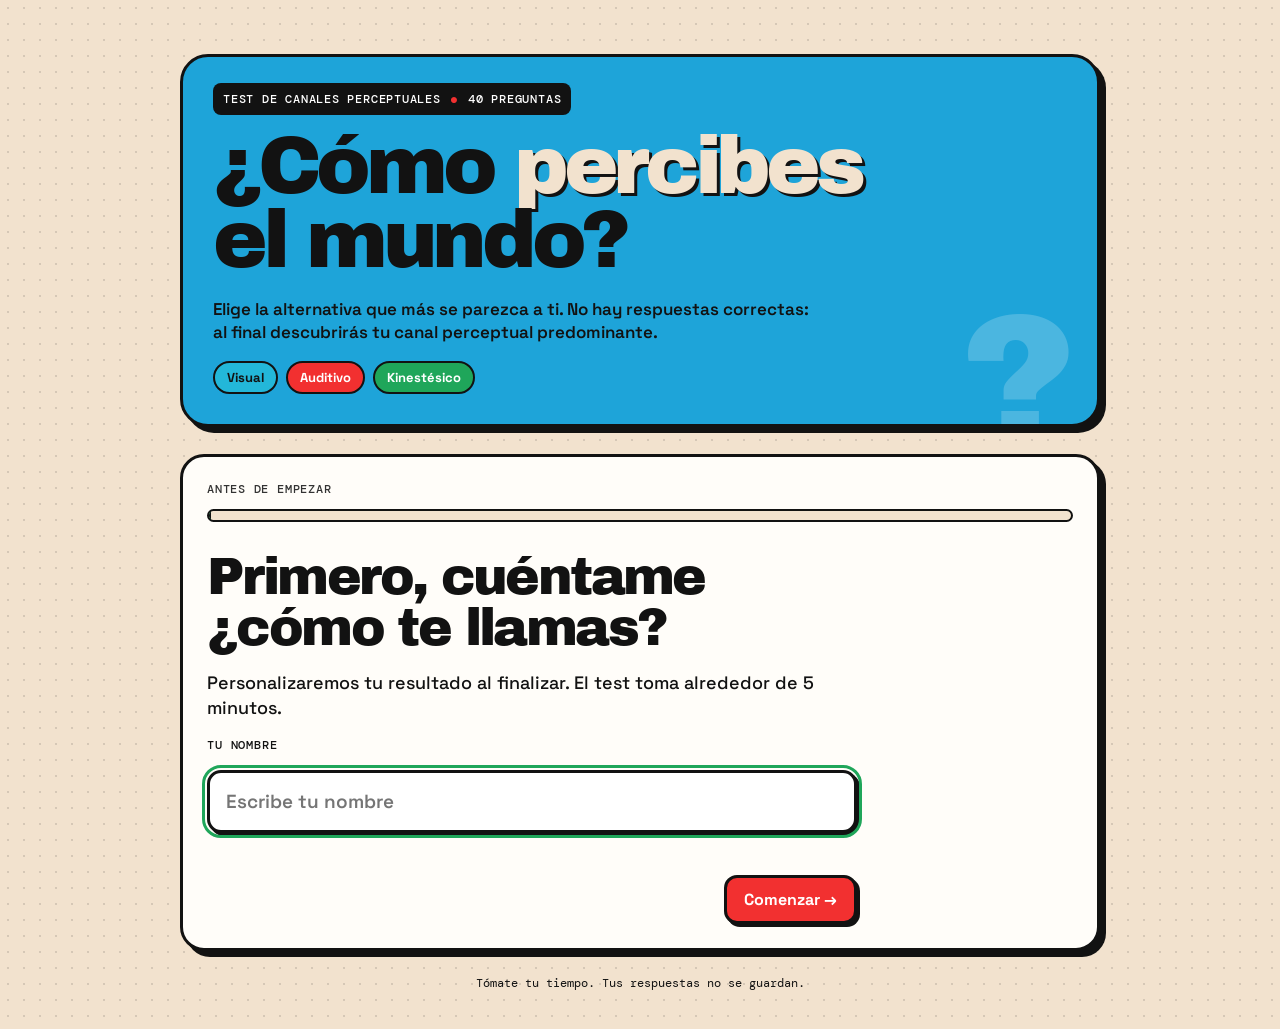
==== index.html @ e20b3b83 "Initial commit" ====
<!doctype html>
<html lang="es">
  <head>
    <meta charset="UTF-8" />
    <meta name="viewport" content="width=device-width, initial-scale=1.0" />
    <meta name="theme-color" content="#1EA4D9" />
    <title>¿Cómo percibes el mundo?</title>
    <link rel="preconnect" href="https://fonts.googleapis.com" />
    <link rel="preconnect" href="https://fonts.gstatic.com" crossorigin />
    <link href="https://fonts.googleapis.com/css2?family=Archivo+Black&family=DM+Mono:wght@400;500&family=Space+Grotesk:wght@400;500;600;700&display=swap" rel="stylesheet" />
    <link rel="stylesheet" href="styles.css" />
  </head>
  <body>
    <main class="shell">
      <header class="hero" id="hero">
        <p class="eyebrow">TEST DE CANALES PERCEPTUALES <span>●</span> 40 PREGUNTAS</p>
        <h1>¿Cómo <em>percibes</em><br />el mundo?</h1>
        <p class="intro">Elige la alternativa que más se parezca a ti. No hay respuestas correctas: al final descubrirás tu canal perceptual predominante.</p>
        <div class="legend" aria-label="Canales evaluados">
          <span class="pill visual">Visual</span><span class="pill auditivo">Auditivo</span><span class="pill kinestesico">Kinestésico</span>
        </div>
      </header>

      <section class="quiz-card" aria-live="polite">
        <div class="quiz-topline">
          <span id="step-label">PREGUNTA 01 DE 40</span>
          <button class="restart" id="restart" type="button" hidden>↺ Reiniciar</button>
        </div>
        <div class="progress-track"><div class="progress-fill" id="progress-fill"></div></div>
        <div id="quiz-content"></div>
      </section>
      <p class="footer-note">Tómate tu tiempo. Tus respuestas no se guardan.</p>
    </main>
    <script src="app.js"></script>
  </body>
</html>
---- styles.css ----
:root { --blue:#1EA4D9; --cyan:#23B7D9; --green:#1FA65A; --cream:#F2E2CE; --red:#F23030; --ink:#121212; --paper:#fffdf9; --shadow: 6px 6px 0 var(--ink); }
* { box-sizing:border-box; }
body { margin:0; min-height:100vh; color:var(--ink); background:var(--cream); font-family:"Space Grotesk",sans-serif; background-image:radial-gradient(#17171722 1px, transparent 1px); background-size:16px 16px; }
button { font:inherit; color:inherit; cursor:pointer; }
.shell { width:min(920px, calc(100% - 32px)); margin:0 auto; padding:54px 0 38px; }
.hero { position:relative; padding:26px 30px 30px; background:var(--blue); border:3px solid var(--ink); border-radius:28px; box-shadow:var(--shadow); overflow:hidden; }
.hero::after { content:"?"; position:absolute; right:20px; bottom:-54px; font:190px "Archivo Black"; color:#fff3; line-height:1; }
.eyebrow,.quiz-topline { font:500 12px "DM Mono",monospace; letter-spacing:.065em; }
.eyebrow { margin:0 0 14px; display:inline-flex; gap:9px; align-items:center; padding:7px 10px; color:#fff; background:var(--ink); border-radius:8px; }
.eyebrow span { color:var(--red); font-size:14px; }
h1 { position:relative; z-index:1; margin:0; font:clamp(44px,8.5vw,82px)/.9 "Archivo Black",sans-serif; letter-spacing:-.065em; }
h1 em { font-style:normal; color:var(--cream); text-shadow:3px 3px 0 var(--ink); }
.intro { position:relative; z-index:1; width:min(600px,100%); margin:21px 0 18px; font-size:17px; line-height:1.35; font-weight:600; }
.legend { position:relative; z-index:1; display:flex; gap:8px; flex-wrap:wrap; }
.pill { padding:6px 12px; border:2px solid var(--ink); border-radius:99px; background:#fff; font-size:13px; font-weight:700; }
.pill.visual { background:var(--cyan); }.pill.auditivo { background:var(--red); color:#fff; }.pill.kinestesico { background:var(--green); color:#fff; }
.quiz-card { margin-top:27px; padding:24px; border:3px solid var(--ink); border-radius:24px; background:var(--paper); box-shadow:var(--shadow); }
.quiz-topline { display:flex; align-items:center; justify-content:space-between; color:#333; }
.restart { padding:0; border:0; background:none; color:var(--red); font-size:12px; font-weight:700; text-decoration:underline; }
.progress-track { height:13px; margin:12px 0 30px; border:2px solid var(--ink); border-radius:99px; background:var(--cream); overflow:hidden; }
.progress-fill { height:100%; width:2.5%; background:var(--green); border-right:2px solid var(--ink); transition:width .3s ease; }
.question { margin:0 0 24px; max-width:780px; font:clamp(25px,4vw,40px)/1.05 "Archivo Black",sans-serif; letter-spacing:-.045em; }
.welcome { display:grid; gap:17px; max-width:650px; }.welcome h2 { margin:0; font:clamp(31px,5vw,52px)/.98 "Archivo Black",sans-serif; letter-spacing:-.05em; }.welcome p { margin:0; font-size:18px; line-height:1.35; font-weight:500; }.name-label { font:500 12px "DM Mono",monospace; letter-spacing:.07em; }.name-input { width:100%; padding:16px; border:3px solid var(--ink); border-radius:14px; background:#fff; box-shadow:3px 3px 0 var(--ink); font:600 19px "Space Grotesk",sans-serif; }.name-input:focus { outline:3px solid var(--green); outline-offset:2px; }
.answers { display:grid; gap:12px; }
.answer { display:grid; grid-template-columns:40px 1fr; align-items:center; gap:13px; width:100%; min-height:72px; text-align:left; padding:12px 16px 12px 12px; background:#fff; border:3px solid var(--ink); border-radius:17px; box-shadow:3px 3px 0 var(--ink); transition:transform .14s, box-shadow .14s, background .14s; font-size:17px; font-weight:600; }
.answer:hover,.answer:focus-visible { transform:translate(-2px,-2px); box-shadow:6px 6px 0 var(--ink); outline:none; background:#eaf9fd; }
.answer.selected { transform:translate(3px,3px); box-shadow:0 0 0 var(--ink); background:var(--cyan); }
.letter { display:grid; place-items:center; width:34px; height:34px; border:2px solid var(--ink); border-radius:10px; background:var(--cream); font:500 15px "DM Mono",monospace; }
.nav { display:flex; justify-content:space-between; align-items:center; margin-top:25px; gap:12px; }
.back,.next { border:3px solid var(--ink); border-radius:13px; padding:11px 17px; font-weight:800; box-shadow:3px 3px 0 var(--ink); }
.back { background:#fff; }.next { background:var(--red); color:#fff; }.next:disabled { cursor:not-allowed; color:#777; background:#ddd; }
.back:active,.next:not(:disabled):active { transform:translate(3px,3px); box-shadow:none; }
.footer-note { margin:24px 3px 0; font:12px "DM Mono",monospace; text-align:center; }
.result-title { margin:0 0 7px; font:32px/1 "Archivo Black",sans-serif; letter-spacing:-.04em; }.result-copy { margin:0 0 24px; font-size:17px; line-height:1.4; font-weight:500; }
.result-message { margin:22px 0 0; padding:16px; border:3px solid var(--ink); border-radius:15px; background:var(--cream); font-size:16px; line-height:1.4; font-weight:600; }
.download-result { display:block; width:100%; margin-top:16px; padding:16px 20px; border:3px solid var(--ink); border-radius:15px; background:var(--green); box-shadow:4px 4px 0 var(--ink); color:#fff; font-size:17px; font-weight:800; }.download-result:hover { transform:translate(-2px,-2px); box-shadow:6px 6px 0 var(--ink); }.download-result:active { transform:translate(3px,3px); box-shadow:none; }
.result-hero { position:relative; display:grid; grid-template-columns:1fr auto; gap:20px; align-items:end; min-height:210px; padding:28px; margin-bottom:20px; overflow:hidden; border:3px solid var(--ink); border-radius:20px; background:var(--cyan); box-shadow:5px 5px 0 var(--ink); }.result-hero::after { content:"✦"; position:absolute; right:24px; top:-39px; color:var(--cream); font:170px/1 "Archivo Black"; text-shadow:4px 4px 0 var(--ink); opacity:.9; }.winner-overline { position:relative; z-index:1; margin:0 0 8px; font:500 12px "DM Mono",monospace; letter-spacing:.09em; }.winner-name { position:relative; z-index:1; margin:0; font:clamp(60px,11vw,126px)/.77 "Archivo Black",sans-serif; letter-spacing:-.08em; text-transform:uppercase; text-shadow:4px 4px 0 var(--cream),7px 7px 0 var(--ink); }.winner-score { position:relative; z-index:1; display:grid; place-items:center; width:106px; height:106px; border:3px solid var(--ink); border-radius:50%; background:var(--cream); box-shadow:4px 4px 0 var(--ink); text-align:center; }.winner-score strong { display:block; font:42px/1 "Archivo Black"; }.winner-score span { font:10px "DM Mono",monospace; }.bar-chart { display:grid; gap:13px; margin-bottom:19px; }.chart-row { display:grid; grid-template-columns:124px 1fr 62px; align-items:center; gap:14px; padding:12px 15px; border:3px solid var(--ink); border-radius:16px; background:#fff; }.chart-row.is-winner { box-shadow:4px 4px 0 var(--ink); transform:translate(-2px,-2px); }.chart-label { font-weight:800; }.chart-track { height:28px; overflow:hidden; border:3px solid var(--ink); border-radius:99px; background:var(--cream); }.chart-value { display:flex; align-items:center; justify-content:flex-end; height:100%; min-width:8%; padding-right:8px; border-right:3px solid var(--ink); font:700 12px "DM Mono",monospace; transition:width .65s cubic-bezier(.2,.8,.2,1); }.bar-v { background:var(--cyan); }.bar-a { background:var(--red); color:#fff; }.bar-k { background:var(--green); color:#fff; }.chart-total { font:29px/1 "Archivo Black"; text-align:right; }.chart-percent { display:block; margin-top:2px; font:10px "DM Mono",monospace; text-align:right; }
@media (max-width:560px) { .shell { width:min(100% - 22px,920px); padding-top:20px; }.hero { padding:22px 19px 25px; border-radius:22px; }.quiz-card { padding:18px 14px; border-radius:20px; }.answer { font-size:15px; }.result-hero { min-height:180px; padding:20px; }.winner-score { width:78px; height:78px; }.winner-score strong { font-size:31px; }.chart-row { grid-template-columns:83px 1fr 43px; gap:8px; padding:10px; }.chart-label { font-size:13px; }.chart-total { font-size:23px; }.chart-track { height:23px; } }
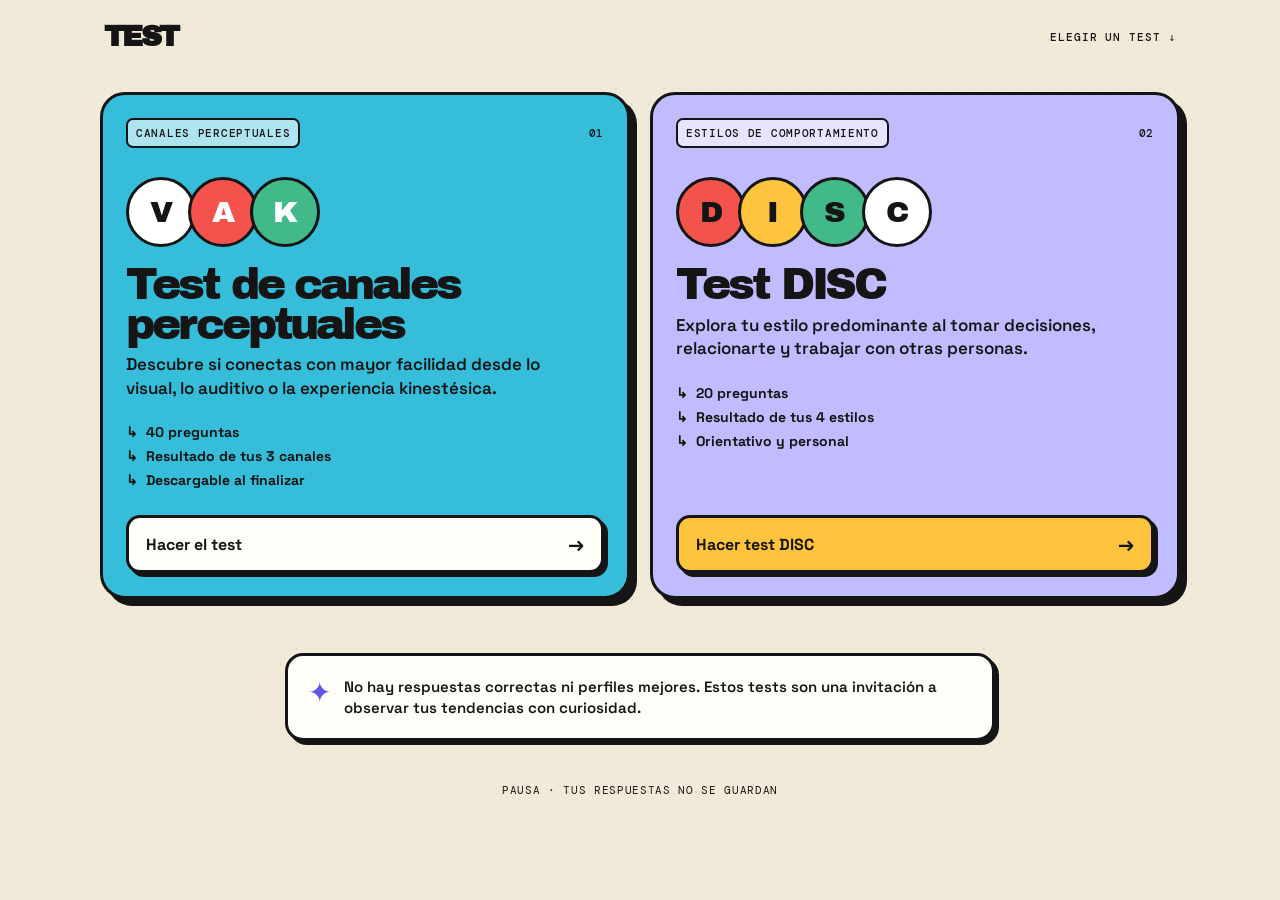
==== commit 0022f5b9: "Add home page and DISC test" ====
--- a/index.html
+++ b/index.html
@@ -3,34 +3,55 @@
   <head>
     <meta charset="UTF-8" />
     <meta name="viewport" content="width=device-width, initial-scale=1.0" />
-    <meta name="theme-color" content="#1EA4D9" />
-    <title>¿Cómo percibes el mundo?</title>
+    <meta name="theme-color" content="#6256e9" />
+    <title>Pausa · Tests de autoconocimiento</title>
     <link rel="preconnect" href="https://fonts.googleapis.com" />
     <link rel="preconnect" href="https://fonts.gstatic.com" crossorigin />
     <link href="https://fonts.googleapis.com/css2?family=Archivo+Black&family=DM+Mono:wght@400;500&family=Space+Grotesk:wght@400;500;600;700&display=swap" rel="stylesheet" />
-    <link rel="stylesheet" href="styles.css" />
+    <link rel="stylesheet" href="home.css" />
   </head>
   <body>
-    <main class="shell">
-      <header class="hero" id="hero">
-        <p class="eyebrow">TEST DE CANALES PERCEPTUALES <span>●</span> 40 PREGUNTAS</p>
-        <h1>¿Cómo <em>percibes</em><br />el mundo?</h1>
-        <p class="intro">Elige la alternativa que más se parezca a ti. No hay respuestas correctas: al final descubrirás tu canal perceptual predominante.</p>
-        <div class="legend" aria-label="Canales evaluados">
-          <span class="pill visual">Visual</span><span class="pill auditivo">Auditivo</span><span class="pill kinestesico">Kinestésico</span>
-        </div>
+    <main class="page-shell">
+      <header class="site-header">
+        <a class="brand" href="index.html">TEST</a>
+        <a class="header-link" href="#tests">ELEGIR UN TEST ↓</a>
       </header>
 
-      <section class="quiz-card" aria-live="polite">
-        <div class="quiz-topline">
-          <span id="step-label">PREGUNTA 01 DE 40</span>
-          <button class="restart" id="restart" type="button" hidden>↺ Reiniciar</button>
+      <section class="test-section" id="tests" aria-label="Tests disponibles">
+        <div class="test-grid">
+          <article class="test-card vak-card">
+            <div class="card-topline"><span class="card-tag">CANALES PERCEPTUALES</span><span>01</span></div>
+            <div class="card-symbol vak-symbol" aria-hidden="true"><span>V</span><span>A</span><span>K</span></div>
+            <h3>Test de canales perceptuales</h3>
+            <p>Descubre si conectas con mayor facilidad desde lo visual, lo auditivo o la experiencia kinestésica.</p>
+            <ul>
+              <li>40 preguntas</li>
+              <li>Resultado de tus 3 canales</li>
+              <li>Descargable al finalizar</li>
+            </ul>
+            <a class="test-button" href="vak.html">Hacer el test <span>→</span></a>
+          </article>
+
+          <article class="test-card disc-card">
+            <div class="card-topline"><span class="card-tag">ESTILOS DE COMPORTAMIENTO</span><span>02</span></div>
+            <div class="card-symbol disc-symbol" aria-hidden="true"><span>D</span><span>I</span><span>S</span><span>C</span></div>
+            <h3>Test DISC</h3>
+            <p>Explora tu estilo predominante al tomar decisiones, relacionarte y trabajar con otras personas.</p>
+            <ul>
+              <li>20 preguntas</li>
+              <li>Resultado de tus 4 estilos</li>
+              <li>Orientativo y personal</li>
+            </ul>
+            <a class="test-button" href="disc.html">Hacer test DISC <span>→</span></a>
+          </article>
         </div>
-        <div class="progress-track"><div class="progress-fill" id="progress-fill"></div></div>
-        <div id="quiz-content"></div>
       </section>
-      <p class="footer-note">Tómate tu tiempo. Tus respuestas no se guardan.</p>
+
+      <section class="note">
+        <span>✦</span>
+        <p>No hay respuestas correctas ni perfiles mejores. Estos tests son una invitación a observar tus tendencias con curiosidad.</p>
+      </section>
+      <footer>PAUSA · TUS RESPUESTAS NO SE GUARDAN</footer>
     </main>
-    <script src="app.js"></script>
   </body>
 </html>
--- a/home.css
+++ b/home.css
@@ -0,0 +1,108 @@
+:root {
+  --ink:#151515;
+  --paper:#fffdf7;
+  --cream:#f2ead8;
+  --violet:#6256e9;
+  --yellow:#ffc43d;
+  --red:#f4524d;
+  --green:#42b989;
+  --cyan:#35bdd9;
+  --shadow:7px 7px 0 var(--ink);
+}
+
+* { box-sizing:border-box; }
+html { scroll-behavior:smooth; }
+body {
+  min-height:100vh;
+  margin:0;
+  color:var(--ink);
+  background:var(--cream);
+  background-image:radial-gradient(#1515151a 1px,transparent 1px);
+  background-size:16px 16px;
+  font-family:"Space Grotesk",sans-serif;
+}
+
+.page-shell { width:min(1080px,calc(100% - 32px)); margin:0 auto; padding:24px 0 36px; }
+.site-header { display:flex; align-items:center; justify-content:space-between; padding:0 4px 22px; }
+.brand { color:var(--ink); font:900 29px/.9 "Archivo Black",sans-serif; letter-spacing:-.09em; text-decoration:none; }
+.brand span { color:var(--red); }
+.header-link { color:var(--ink); font:500 11px "DM Mono",monospace; letter-spacing:.08em; text-decoration:none; }
+.header-link:hover { text-decoration:underline; }
+
+.hero {
+  position:relative;
+  min-height:545px;
+  overflow:hidden;
+  padding:58px;
+  border:3px solid var(--ink);
+  border-radius:30px;
+  background:var(--violet);
+  box-shadow:var(--shadow);
+}
+.eyebrow,.section-label { margin:0 0 16px; font:500 12px "DM Mono",monospace; letter-spacing:.07em; }
+.eyebrow { display:inline-block; padding:7px 10px; color:#fff; border-radius:8px; background:var(--ink); }
+h1 { position:relative; z-index:1; max-width:710px; margin:0; font:clamp(52px,8vw,92px)/.88 "Archivo Black",sans-serif; letter-spacing:-.08em; }
+h1 em { color:var(--yellow); font-style:normal; text-shadow:4px 4px 0 var(--ink); }
+.hero-copy { position:relative; z-index:1; max-width:570px; margin:24px 0; font-size:18px; line-height:1.42; font-weight:600; }
+.hero-cta,.test-button {
+  display:inline-flex;
+  align-items:center;
+  gap:16px;
+  padding:13px 17px;
+  color:var(--ink);
+  border:3px solid var(--ink);
+  border-radius:14px;
+  background:var(--yellow);
+  box-shadow:4px 4px 0 var(--ink);
+  font-weight:800;
+  text-decoration:none;
+  transition:transform .14s,box-shadow .14s;
+}
+.hero-cta:hover,.test-button:hover { transform:translate(-2px,-2px); box-shadow:7px 7px 0 var(--ink); }
+.hero-cta span,.test-button span { font-size:20px; }
+
+.orbit { position:absolute; right:48px; bottom:38px; width:340px; aspect-ratio:1; border:3px solid var(--ink); border-radius:50%; background:#fff4; }
+.orbit strong { position:absolute; inset:0; display:grid; place-items:center; font:44px "Archivo Black",sans-serif; letter-spacing:-.08em; }
+.orb { position:absolute; display:grid; place-items:center; width:62px; height:62px; border:3px solid var(--ink); border-radius:50%; font:26px "Archivo Black",sans-serif; }
+.orb-v { top:-25px; left:66px; background:var(--cyan); }.orb-a { top:-26px; right:66px; background:var(--red); }.orb-k { right:-25px; top:69px; background:var(--green); }
+.orb-d { right:-25px; bottom:69px; background:var(--red); }.orb-i { right:66px; bottom:-25px; background:var(--yellow); }.orb-s { bottom:-25px; left:66px; background:var(--green); }.orb-c { left:-25px; top:calc(50% - 31px); background:#c1bcff; }
+
+.test-section { padding:20px 0 54px; }
+.test-section h2 { max-width:670px; margin:0 0 30px; font:clamp(34px,5.1vw,58px)/.94 "Archivo Black",sans-serif; letter-spacing:-.07em; }
+.test-grid { display:grid; grid-template-columns:repeat(2,1fr); gap:20px; }
+.test-card { min-height:505px; display:flex; flex-direction:column; padding:23px; border:3px solid var(--ink); border-radius:25px; box-shadow:var(--shadow); }
+.vak-card { background:var(--cyan); }.disc-card { background:#c1bcff; }
+.card-topline { display:flex; justify-content:space-between; align-items:center; font:500 11px "DM Mono",monospace; letter-spacing:.065em; }
+.card-tag { padding:6px 8px; border:2px solid var(--ink); border-radius:7px; background:#fff9; }
+.card-symbol { display:flex; align-items:center; margin:29px 0 18px; }
+.card-symbol span { display:grid; place-items:center; width:70px; height:70px; margin-right:-8px; border:3px solid var(--ink); border-radius:50%; background:var(--cream); font:30px "Archivo Black",sans-serif; }
+.vak-symbol span:first-child { background:#fff; }.vak-symbol span:nth-child(2) { background:var(--red); color:#fff; }.vak-symbol span:last-child { background:var(--green); color:#fff; }
+.disc-symbol span:first-child { background:var(--red); }.disc-symbol span:nth-child(2) { background:var(--yellow); }.disc-symbol span:nth-child(3) { background:var(--green); }.disc-symbol span:last-child { background:#fff; }
+.test-card h3 { margin:0 0 9px; font:44px/.9 "Archivo Black",sans-serif; letter-spacing:-.07em; }
+.test-card>p { max-width:440px; margin:0; font-size:17px; line-height:1.38; font-weight:600; }
+.test-card ul { display:grid; gap:6px; margin:23px 0 26px; padding:0; list-style:none; font-size:14px; font-weight:700; }
+.test-card li::before { margin-right:8px; content:"↳"; }
+.test-button { width:100%; justify-content:space-between; margin-top:auto; background:var(--paper); }
+.disc-card .test-button { background:var(--yellow); }
+
+.note { display:flex; align-items:flex-start; gap:13px; max-width:710px; margin:0 auto; padding:20px; border:3px solid var(--ink); border-radius:18px; background:var(--paper); box-shadow:4px 4px 0 var(--ink); }
+.note span { font:28px "Archivo Black",sans-serif; color:var(--violet); }.note p { margin:0; font-size:15px; line-height:1.4; font-weight:600; }
+footer { margin-top:42px; text-align:center; font:11px "DM Mono",monospace; letter-spacing:.06em; }
+
+@media (max-width:760px) {
+  .hero { min-height:0; padding:36px 25px 300px; }
+  .orbit { right:calc(50% - 140px); bottom:-16px; width:280px; }
+  .test-grid { grid-template-columns:1fr; }
+}
+@media (max-width:520px) {
+  .page-shell { width:min(100% - 22px,1080px); padding-top:16px; }
+  .header-link { display:none; }
+  .hero { padding:30px 19px 264px; border-radius:23px; }
+  h1 { font-size:48px; }
+  .hero-copy { font-size:16px; }
+  .orbit { width:245px; right:calc(50% - 122px); }
+  .orb { width:52px; height:52px; font-size:21px; }
+  .orb-v { left:48px; }.orb-a { right:48px; }.orb-k { top:50px; }.orb-d { bottom:50px; }.orb-i { right:48px; }.orb-s { left:48px; }.orb-c { top:calc(50% - 26px); }
+  .test-section { padding-top:55px; }
+  .test-card { min-height:460px; padding:18px; }
+}
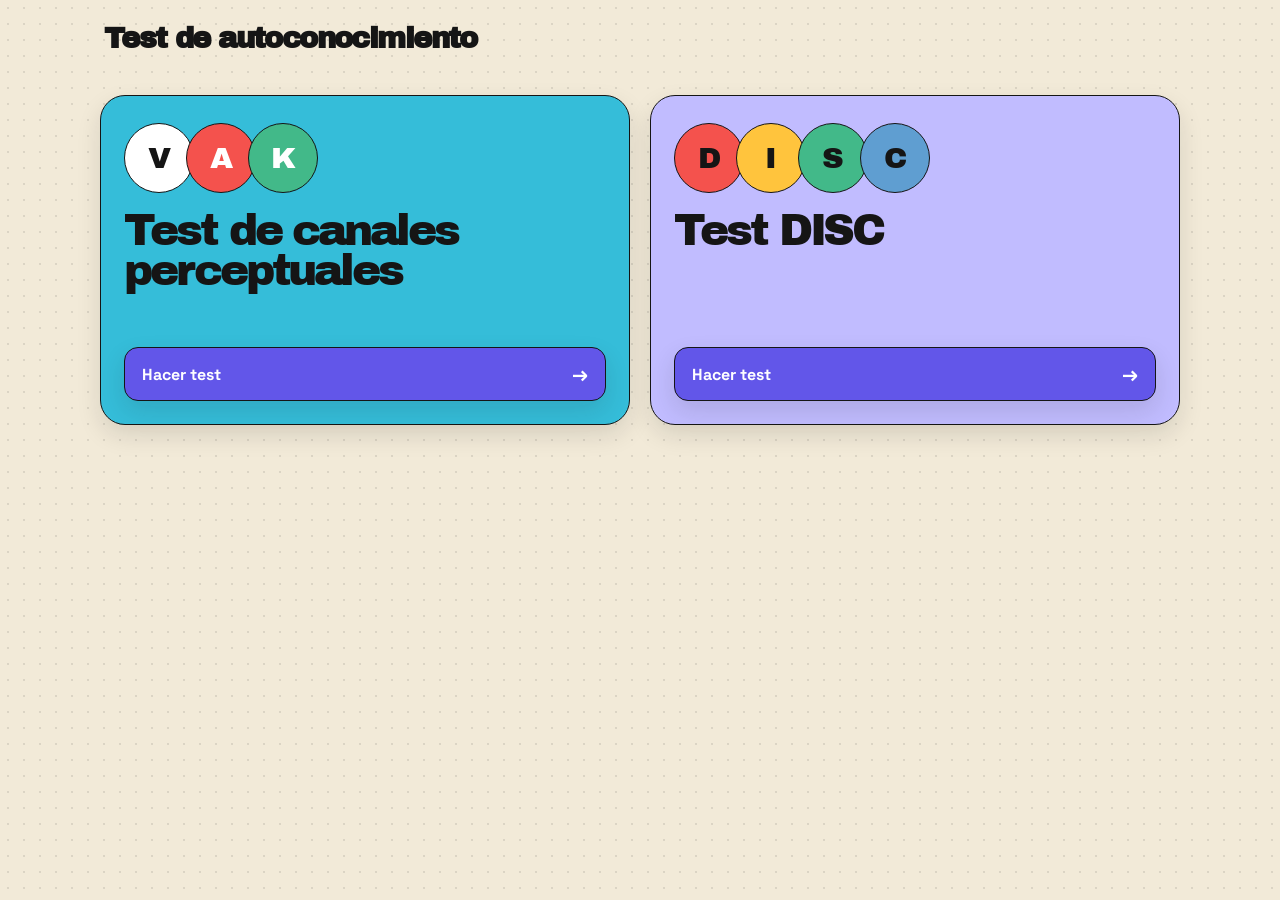
==== commit d242986a: "Refine test experience and results" ====
--- a/index.html
+++ b/index.html
@@ -4,7 +4,8 @@
     <meta charset="UTF-8" />
     <meta name="viewport" content="width=device-width, initial-scale=1.0" />
     <meta name="theme-color" content="#6256e9" />
-    <title>Pausa · Tests de autoconocimiento</title>
+    <title>Test de autoconocimiento</title>
+    <link rel="icon" href="favicon.svg" type="image/svg+xml" />
     <link rel="preconnect" href="https://fonts.googleapis.com" />
     <link rel="preconnect" href="https://fonts.gstatic.com" crossorigin />
     <link href="https://fonts.googleapis.com/css2?family=Archivo+Black&family=DM+Mono:wght@400;500&family=Space+Grotesk:wght@400;500;600;700&display=swap" rel="stylesheet" />
@@ -13,45 +14,25 @@
   <body>
     <main class="page-shell">
       <header class="site-header">
-        <a class="brand" href="index.html">TEST</a>
-        <a class="header-link" href="#tests">ELEGIR UN TEST ↓</a>
+        <a class="brand" href="index.html">Test de autoconocimiento</a>
       </header>
 
       <section class="test-section" id="tests" aria-label="Tests disponibles">
         <div class="test-grid">
           <article class="test-card vak-card">
-            <div class="card-topline"><span class="card-tag">CANALES PERCEPTUALES</span><span>01</span></div>
             <div class="card-symbol vak-symbol" aria-hidden="true"><span>V</span><span>A</span><span>K</span></div>
             <h3>Test de canales perceptuales</h3>
-            <p>Descubre si conectas con mayor facilidad desde lo visual, lo auditivo o la experiencia kinestésica.</p>
-            <ul>
-              <li>40 preguntas</li>
-              <li>Resultado de tus 3 canales</li>
-              <li>Descargable al finalizar</li>
-            </ul>
-            <a class="test-button" href="vak.html">Hacer el test <span>→</span></a>
+            <a class="test-button" href="vak.html">Hacer test <span>→</span></a>
           </article>
 
           <article class="test-card disc-card">
-            <div class="card-topline"><span class="card-tag">ESTILOS DE COMPORTAMIENTO</span><span>02</span></div>
             <div class="card-symbol disc-symbol" aria-hidden="true"><span>D</span><span>I</span><span>S</span><span>C</span></div>
             <h3>Test DISC</h3>
-            <p>Explora tu estilo predominante al tomar decisiones, relacionarte y trabajar con otras personas.</p>
-            <ul>
-              <li>20 preguntas</li>
-              <li>Resultado de tus 4 estilos</li>
-              <li>Orientativo y personal</li>
-            </ul>
-            <a class="test-button" href="disc.html">Hacer test DISC <span>→</span></a>
+            <a class="test-button" href="disc.html">Hacer test <span>→</span></a>
           </article>
         </div>
       </section>
 
-      <section class="note">
-        <span>✦</span>
-        <p>No hay respuestas correctas ni perfiles mejores. Estos tests son una invitación a observar tus tendencias con curiosidad.</p>
-      </section>
-      <footer>PAUSA · TUS RESPUESTAS NO SE GUARDAN</footer>
     </main>
   </body>
 </html>
--- a/home.css
+++ b/home.css
@@ -3,6 +3,7 @@
   --paper:#fffdf7;
   --cream:#f2ead8;
   --violet:#6256e9;
+  --action-color:#6256e9;
   --yellow:#ffc43d;
   --red:#f4524d;
   --green:#42b989;
@@ -24,7 +25,7 @@
 
 .page-shell { width:min(1080px,calc(100% - 32px)); margin:0 auto; padding:24px 0 36px; }
 .site-header { display:flex; align-items:center; justify-content:space-between; padding:0 4px 22px; }
-.brand { color:var(--ink); font:900 29px/.9 "Archivo Black",sans-serif; letter-spacing:-.09em; text-decoration:none; }
+.brand { color:var(--ink); font:900 clamp(18px,5vw,29px)/1 "Archivo Black",sans-serif; letter-spacing:-.055em; text-decoration:none; }
 .brand span { color:var(--red); }
 .header-link { color:var(--ink); font:500 11px "DM Mono",monospace; letter-spacing:.08em; text-decoration:none; }
 .header-link:hover { text-decoration:underline; }
@@ -70,20 +71,20 @@
 .test-section { padding:20px 0 54px; }
 .test-section h2 { max-width:670px; margin:0 0 30px; font:clamp(34px,5.1vw,58px)/.94 "Archivo Black",sans-serif; letter-spacing:-.07em; }
 .test-grid { display:grid; grid-template-columns:repeat(2,1fr); gap:20px; }
-.test-card { min-height:505px; display:flex; flex-direction:column; padding:23px; border:3px solid var(--ink); border-radius:25px; box-shadow:var(--shadow); }
+.test-card { min-height:330px; display:flex; flex-direction:column; padding:23px; border:3px solid var(--ink); border-radius:25px; box-shadow:var(--shadow); }
 .vak-card { background:var(--cyan); }.disc-card { background:#c1bcff; }
 .card-topline { display:flex; justify-content:space-between; align-items:center; font:500 11px "DM Mono",monospace; letter-spacing:.065em; }
 .card-tag { padding:6px 8px; border:2px solid var(--ink); border-radius:7px; background:#fff9; }
-.card-symbol { display:flex; align-items:center; margin:29px 0 18px; }
+.card-symbol { display:flex; align-items:center; margin:4px 0 18px; }
 .card-symbol span { display:grid; place-items:center; width:70px; height:70px; margin-right:-8px; border:3px solid var(--ink); border-radius:50%; background:var(--cream); font:30px "Archivo Black",sans-serif; }
 .vak-symbol span:first-child { background:#fff; }.vak-symbol span:nth-child(2) { background:var(--red); color:#fff; }.vak-symbol span:last-child { background:var(--green); color:#fff; }
-.disc-symbol span:first-child { background:var(--red); }.disc-symbol span:nth-child(2) { background:var(--yellow); }.disc-symbol span:nth-child(3) { background:var(--green); }.disc-symbol span:last-child { background:#fff; }
+.disc-symbol span:first-child { background:var(--red); }.disc-symbol span:nth-child(2) { background:var(--yellow); }.disc-symbol span:nth-child(3) { background:var(--green); }.disc-symbol span:last-child { background:#5f9ed1; }
 .test-card h3 { margin:0 0 9px; font:44px/.9 "Archivo Black",sans-serif; letter-spacing:-.07em; }
 .test-card>p { max-width:440px; margin:0; font-size:17px; line-height:1.38; font-weight:600; }
 .test-card ul { display:grid; gap:6px; margin:23px 0 26px; padding:0; list-style:none; font-size:14px; font-weight:700; }
 .test-card li::before { margin-right:8px; content:"↳"; }
 .test-button { width:100%; justify-content:space-between; margin-top:auto; background:var(--paper); }
-.disc-card .test-button { background:var(--yellow); }
+.test-button,.disc-card .test-button { color:#fff; background:var(--action-color); }
 
 .note { display:flex; align-items:flex-start; gap:13px; max-width:710px; margin:0 auto; padding:20px; border:3px solid var(--ink); border-radius:18px; background:var(--paper); box-shadow:4px 4px 0 var(--ink); }
 .note span { font:28px "Archivo Black",sans-serif; color:var(--violet); }.note p { margin:0; font-size:15px; line-height:1.4; font-weight:600; }
@@ -104,5 +105,13 @@
   .orb { width:52px; height:52px; font-size:21px; }
   .orb-v { left:48px; }.orb-a { right:48px; }.orb-k { top:50px; }.orb-d { bottom:50px; }.orb-i { right:48px; }.orb-s { left:48px; }.orb-c { top:calc(50% - 26px); }
   .test-section { padding-top:55px; }
-  .test-card { min-height:460px; padding:18px; }
+  .test-card { min-height:0; padding:18px; }
+  .test-card h3 { min-height:80px; }
+  .test-card .test-button { margin-top:24px; }
 }
+
+/* Contornos ligeros: conserva la jerarquía visual sin el trazo grueso. */
+:root { --shadow:0 10px 28px rgb(21 21 21 / .12); }
+:is(.hero,.hero-cta,.test-button,.orbit,.orb,.test-card,.card-tag,.card-symbol span,.note) { border-width:1px; }
+:is(.hero,.hero-cta,.test-button,.test-card,.note) { box-shadow:0 10px 24px rgb(21 21 21 / .12); }
+.hero-cta:hover,.test-button:hover { box-shadow:0 13px 28px rgb(21 21 21 / .16); }
